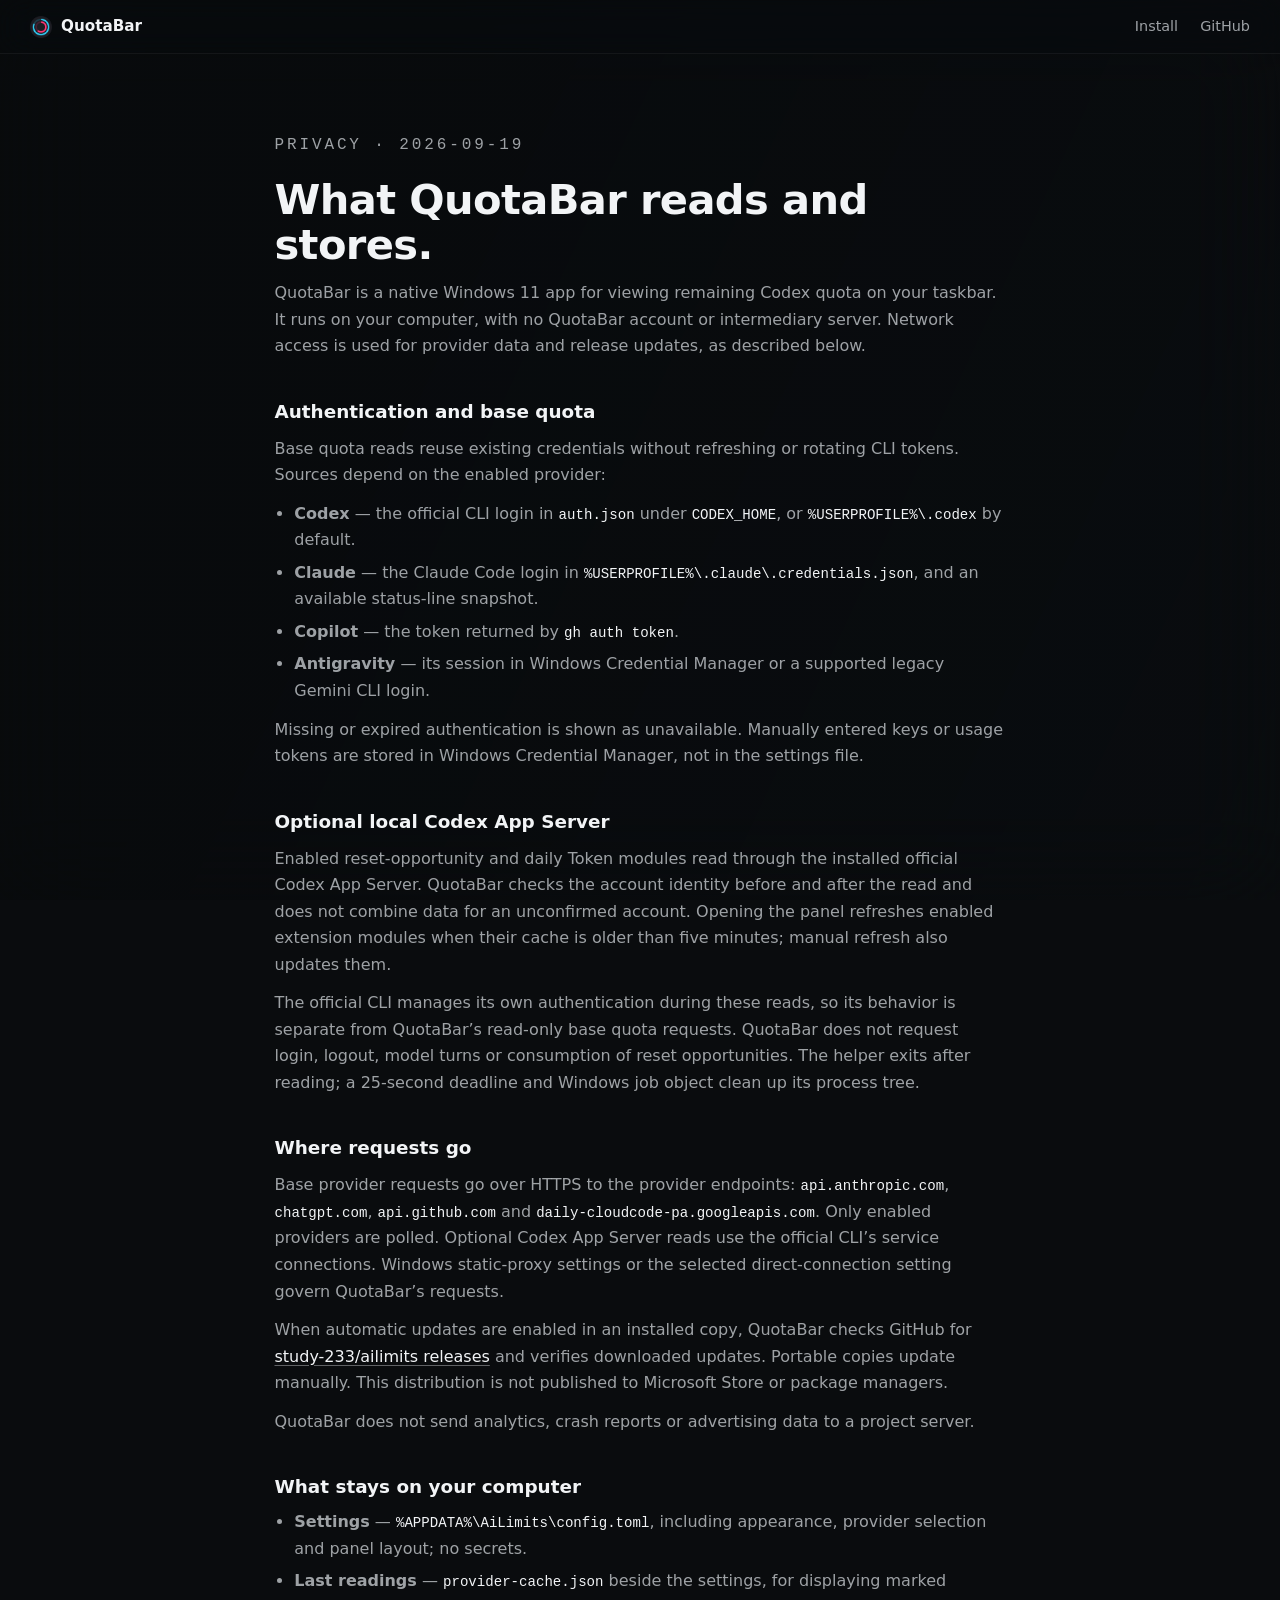
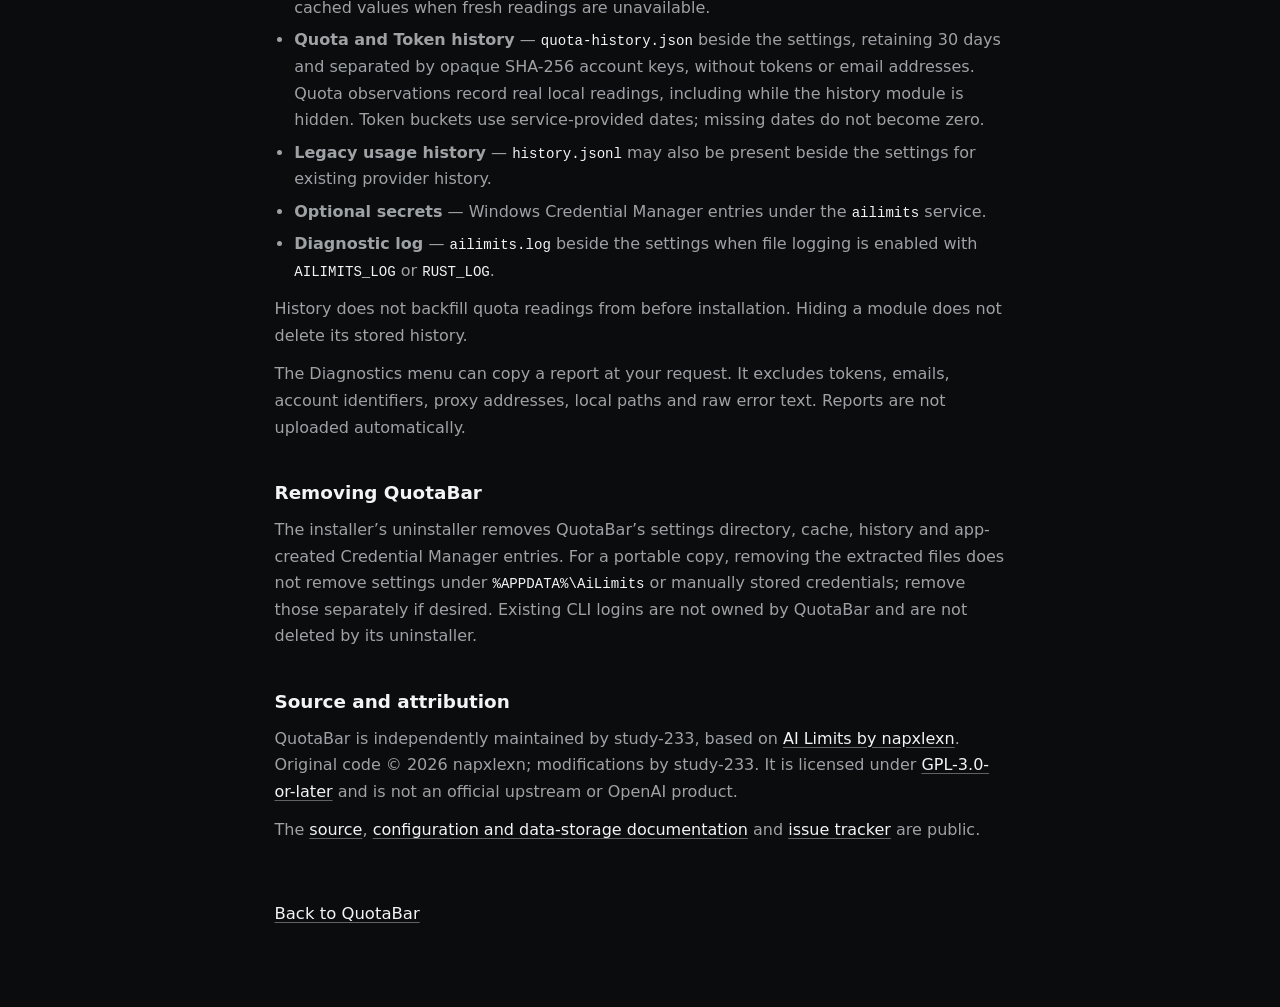
==== site/privacy.html @ 9dc8ead6 "Release QuotaBar v0.4.0" ====
<!doctype html>
<html lang="en">
<head>
<meta charset="utf-8">
<meta name="viewport" content="width=device-width, initial-scale=1">
<title>QuotaBar – Privacy</title>
<meta name="description" content="What QuotaBar reads, where requests go, and how account-isolated quota history and optional local Codex App Server reads work.">
<link rel="canonical" href="https://study-233.github.io/ailimits/privacy.html">
<link rel="icon" type="image/png" href="./media/favicon.png">
<meta name="theme-color" content="#0a0c0e">
<link rel="stylesheet" href="./site.css">
</head>
<body class="quotabar-site">
<header class="top" aria-label="Site header">
  <a class="brand" href="./"><img src="./media/favicon.png" alt="" width="22" height="22">QuotaBar</a>
  <nav class="top-links" aria-label="Main navigation">
    <a href="./#install">Install</a><a href="https://github.com/study-233/ailimits">GitHub</a>
  </nav>
</header>
<div class="world" aria-hidden="true"><div class="wall"></div></div>
<div class="sheet" aria-hidden="true"></div>
<main class="doc">
  <p class="hud">PRIVACY · 2026-09-19</p>
  <h1>What QuotaBar reads and stores.</h1>
  <p>QuotaBar is a native Windows 11 app for viewing remaining Codex quota on your taskbar.
  It runs on your computer, with no QuotaBar account or intermediary server. Network access is used
  for provider data and release updates, as described below.</p>
  <h2>Authentication and base quota</h2>
  <p>Base quota reads reuse existing credentials without refreshing or rotating CLI tokens.
  Sources depend on the enabled provider:</p>
  <ul>
    <li><strong>Codex</strong> — the official CLI login in <code>auth.json</code> under <code>CODEX_HOME</code>, or <code>%USERPROFILE%\.codex</code> by default.</li>
    <li><strong>Claude</strong> — the Claude Code login in <code>%USERPROFILE%\.claude\.credentials.json</code>, and an available status-line snapshot.</li>
    <li><strong>Copilot</strong> — the token returned by <code>gh auth token</code>.</li>
    <li><strong>Antigravity</strong> — its session in Windows Credential Manager or a supported legacy Gemini CLI login.</li>
  </ul>
  <p>Missing or expired authentication is shown as unavailable. Manually entered keys or usage tokens
  are stored in Windows Credential Manager, not in the settings file.</p>
  <h2>Optional local Codex App Server</h2>
  <p>Enabled reset-opportunity and daily Token modules read through the installed official Codex App Server.
  QuotaBar checks the account identity before and after the read and does not combine data for an unconfirmed account.
  Opening the panel refreshes enabled extension modules when their cache is older than five minutes;
  manual refresh also updates them.</p>
  <p>The official CLI manages its own authentication during these reads, so its behavior is separate from
  QuotaBar’s read-only base quota requests. QuotaBar does not request login, logout, model turns or consumption
  of reset opportunities. The helper exits after reading; a 25-second deadline and Windows job object clean up its process tree.</p>
  <h2>Where requests go</h2>
  <p>Base provider requests go over HTTPS to the provider endpoints:
  <code>api.anthropic.com</code>, <code>chatgpt.com</code>, <code>api.github.com</code> and
  <code>daily-cloudcode-pa.googleapis.com</code>. Only enabled providers are polled.
  Optional Codex App Server reads use the official CLI’s service connections.
  Windows static-proxy settings or the selected direct-connection setting govern QuotaBar’s requests.</p>
  <p>When automatic updates are enabled in an installed copy, QuotaBar checks GitHub for
  <a href="https://github.com/study-233/ailimits/releases">study-233/ailimits releases</a> and verifies downloaded updates.
  Portable copies update manually. This distribution is not published to Microsoft Store or package managers.</p>
  <p>QuotaBar does not send analytics, crash reports or advertising data to a project server.</p>
  <h2>What stays on your computer</h2>
  <ul>
    <li><strong>Settings</strong> — <code>%APPDATA%\AiLimits\config.toml</code>, including appearance, provider selection and panel layout; no secrets.</li>
    <li><strong>Last readings</strong> — <code>provider-cache.json</code> beside the settings, for displaying marked cached values when fresh readings are unavailable.</li>
    <li><strong>Quota and Token history</strong> — <code>quota-history.json</code> beside the settings, retaining 30 days and separated by opaque SHA-256 account keys, without tokens or email addresses.
    Quota observations record real local readings, including while the history module is hidden. Token buckets use service-provided dates; missing dates do not become zero.</li>
    <li><strong>Legacy usage history</strong> — <code>history.jsonl</code> may also be present beside the settings for existing provider history.</li>
    <li><strong>Optional secrets</strong> — Windows Credential Manager entries under the <code>ailimits</code> service.</li>
    <li><strong>Diagnostic log</strong> — <code>ailimits.log</code> beside the settings when file logging is enabled with <code>AILIMITS_LOG</code> or <code>RUST_LOG</code>.</li>
  </ul>
  <p>History does not backfill quota readings from before installation. Hiding a module does not delete its stored history.</p>
  <p>The Diagnostics menu can copy a report at your request. It excludes tokens, emails, account identifiers, proxy addresses, local paths and raw error text. Reports are not uploaded automatically.</p>
  <h2>Removing QuotaBar</h2>
  <p>The installer’s uninstaller removes QuotaBar’s settings directory, cache, history and app-created
  Credential Manager entries. For a portable copy, removing the extracted files does not remove
  settings under <code>%APPDATA%\AiLimits</code> or manually stored credentials; remove those separately if desired.
  Existing CLI logins are not owned by QuotaBar and are not deleted by its uninstaller.</p>
  <h2>Source and attribution</h2>
  <p>QuotaBar is independently maintained by study-233, based on
  <a href="https://github.com/napxlexn/ailimits">AI Limits by napxlexn</a>.
  Original code © 2026 napxlexn; modifications by study-233. It is licensed under
  <a href="https://github.com/study-233/ailimits/blob/master/LICENSE">GPL-3.0-or-later</a>
  and is not an official upstream or OpenAI product.</p>
  <p>The <a href="https://github.com/study-233/ailimits">source</a>,
  <a href="https://github.com/study-233/ailimits/blob/master/docs/en/CONFIG.md">configuration and data-storage documentation</a>
  and <a href="https://github.com/study-233/ailimits/issues">issue tracker</a> are public.</p>
  <a class="back" href="./">Back to QuotaBar</a>
</main>
</body>
</html>
---- site/site.css ----
/* QuotaBar site — adapted from the AI Limits site by napxlexn.
   Native renderer screenshots sit on the original glass-and-wallpaper layout. */

:root {
  --bg-0: #0a0c0e;
  --ink: #f2f4f6;
  --ink-2: rgba(236, 240, 244, 0.66);
  --meta: rgba(236, 240, 244, 0.38);
  --hair: rgba(255, 255, 255, 0.08);
  --cmd: #8fd6a8;
  --font: "Segoe UI Variable Text", "Segoe UI", system-ui, sans-serif;
  --font-display: "Segoe UI Variable Display", "Segoe UI", system-ui, sans-serif;
  --mono: "Cascadia Code", Consolas, ui-monospace, monospace;
}
* { box-sizing: border-box; margin: 0; padding: 0; }
html { scroll-behavior: smooth; }
html.lenis, html.lenis body { height: auto; }
.lenis.lenis-smooth { scroll-behavior: auto !important; }
body {
  font: 400 1.03rem/1.66 var(--font);
  color: var(--ink-2);
  background: var(--bg-0);
  overflow-x: clip;
  -webkit-font-smoothing: antialiased;
}
a { color: var(--ink); text-decoration-color: var(--meta); text-underline-offset: 3px; }
a:hover { text-decoration-color: var(--ink); }
:focus-visible { outline: 2px solid var(--cmd); outline-offset: 3px; border-radius: 4px; }
.skip { position: absolute; left: -999px; top: 0; z-index: 99; background: #000; color: var(--ink); padding: 8px 14px; }
.skip:focus { left: 12px; top: 12px; }
code { font-family: var(--mono); }

/* ════ LAYERS ════
   0 world (wallpaper + rings) · 1 underlight · 2 the acrylic sheet ·
   3 main · 40 grain · 45 rail · 50 header */
.world { position: fixed; inset: 0; z-index: 0; overflow: hidden; pointer-events: none;
  background: var(--bg-0); }
/* nothing of the world is shown until its wallpaper is decoded (see the head
   script); js-less readers get it immediately, as they always did */
html.js .wall, html.js .rings-bg { opacity: 0; }
html.js.wall-in .wall, html.js.wall-in .rings-bg { opacity: 1; transition: opacity 0.55s ease; }
.wall { position: absolute; inset: 0;
  background: url("./media/wall.jpg") center / cover no-repeat;
  transform: scaleX(-1); }
.rings-bg { position: absolute; width: 170vmin; height: 170vmin; right: -50vmin; top: -40vmin;
  will-change: transform; }
/* the second fragment: other side, other size, other corner — and off the
   vertical the first one sits on, so the pair never reads as a mirror */
.rings-alt { width: 128vmin; height: 128vmin; right: auto; left: -46vmin; top: auto; bottom: -34vmin; }
/* a third pass, also on the left and higher up: the arcs of the set do not
   share a width, so that side has depth instead of a single drawn ring */
.rings-far { width: 96vmin; height: 96vmin; right: auto; left: -30vmin; top: -22vmin; bottom: auto; }
@media (max-width: 760px) { .rings-alt { display: none; } }
.sheet { position: fixed; inset: 0; z-index: 2; pointer-events: none;
  -webkit-backdrop-filter: blur(48px) saturate(135%);
  backdrop-filter: blur(48px) saturate(135%);
  background: linear-gradient(115deg, rgba(8, 10, 12, 0.62) 30%, rgba(10, 13, 16, 0.40)); }
/* the sheet blurs the whole window at once; past a certain width that is a
   lot of pixels for a radius nobody can tell apart from a smaller one */
@media (min-width: 1900px) {
  .sheet { -webkit-backdrop-filter: blur(32px) saturate(135%); backdrop-filter: blur(32px) saturate(135%); }
}
@supports not (backdrop-filter: blur(1px)) {
  .sheet { background: rgba(9, 11, 14, 0.93); }
  .fx-tokens { display: none; }
}
/* cursor life: code tokens drifting behind and above the acrylic sheet;
   the frost depth of each layer is baked into pre-blurred sprites in JS */
/* a canvas is a replaced element: inset alone leaves its CSS box at the size of
   the backing store, so the moment the backing store stopped matching the
   window the swarm was drawn to the wrong place. The box is pinned to the
   window and the backing store scales inside it. */
.fx-tokens { position: fixed; inset: 0; width: 100%; height: 100%;
  z-index: 2; pointer-events: none; display: block; }
main { position: relative; z-index: 3; }
@media (min-width: 1181px) { main { padding-right: 132px; } }
.grain-top { position: fixed; inset: -60px; z-index: 40; pointer-events: none;
  background-image: url("data:image/svg+xml,%3Csvg xmlns='http://www.w3.org/2000/svg' width='200' height='200'%3E%3Cfilter id='n'%3E%3CfeTurbulence type='fractalNoise' baseFrequency='0.9' numOctaves='2' stitchTiles='stitch'/%3E%3C/filter%3E%3Crect width='100%25' height='100%25' filter='url(%23n)'/%3E%3C/svg%3E");
  opacity: 0.055; mix-blend-mode: overlay; }

/* ════ THE MATERIAL: the widget window's own recipe, used everywhere ════
   Cards, rails and the terminal are made of the same acrylic the widget is:
   the DWM tint stack + blur, radius 8, and the soft system shadow that DWM
   paints under a round-cornered window. Matte — no rims, no sheens. */
.glass {
  position: relative;
  border-radius: 8px;
  background:
    linear-gradient(rgba(18, 18, 18, 0.11), rgba(18, 18, 18, 0.11)),
    rgba(14, 14, 14, var(--op, 0.5));
  -webkit-backdrop-filter: blur(24px);
  backdrop-filter: blur(24px);
  box-shadow: 0 10px 30px rgba(0, 0, 0, 0.42), 0 3px 8px rgba(0, 0, 0, 0.30);
}

/* ════ THE WIDGET REPLICA ════ */
.aw {
  position: relative;
  /* the replica is a picture of a window, not a document: dragging across it
     should never leave half its rows highlighted */
  -webkit-user-select: none; user-select: none;
  border-radius: 8px;
  overflow: clip;
  contain: layout style;
  font-family: var(--font);
  background:
    linear-gradient(rgba(18, 18, 18, 0.11), rgba(18, 18, 18, 0.11)),
    rgba(14, 14, 14, var(--op, 0.45));
  -webkit-backdrop-filter: blur(24px);
  backdrop-filter: blur(24px);
  /* the DWM shadow a round-cornered window really gets */
  box-shadow: 0 10px 30px rgba(0, 0, 0, 0.42), 0 3px 8px rgba(0, 0, 0, 0.30);
}
.hero-stage .main { box-shadow: 0 18px 48px rgba(0, 0, 0, 0.55), 0 5px 14px rgba(0, 0, 0, 0.35); }
.aw .aw-abs { position: absolute; white-space: nowrap; }
.aw .aw-bar { position: absolute; border-radius: 2px; }
.aw .aw-content { position: absolute; inset: 0; }

/* ════ VOICE ════ */
.manifesto {
  font-family: var(--font-display);
  font-weight: 700;
  color: var(--ink);
  letter-spacing: -0.03em;
  line-height: 1.03;
  font-size: clamp(2.5rem, 5.6vw, 4.7rem);
}
/* The clip exists only so the characters can start below the line and slide up.
   Left in place afterwards it cut the descenders — the tail of every "y" — so
   it is worn only while the line is split, and dropped with the split. */
.manifesto .line { display: block; padding-bottom: 0.07em; margin-bottom: -0.07em; }
.manifesto .line.masked { overflow: clip; }
.manifesto .dim { color: rgba(236, 240, 244, 0.30); }
.manifesto .w { display: inline-block; white-space: pre; }
.manifesto .ch { display: inline-block; will-change: transform; }
.hud {
  font-family: var(--mono);
  font-size: 0.68rem;
  letter-spacing: 0.18em;
  color: var(--meta);
  text-transform: uppercase;
}
.hud a { color: var(--ink-2); }
.scene-tag { display: flex; align-items: center; gap: 12px; margin-bottom: 20px; }
.scene-tag::before { content: ""; width: 30px; height: 1px; background: var(--meta); }
/* text-wrap: pretty keeps a paragraph from ending on one stranded word; where
   the engine does not know it, the wrap is simply the ordinary one */
.lead, .shape-note, .dl-note, .honesty-note, .pg-note, .pane p, .tb-note {
  text-wrap: pretty; }
.lead { font-size: 1.08rem; max-width: 35em; }
.caret {
  display: inline-block; width: 2px; height: 0.95em;
  background: var(--ink); margin-left: 3px; vertical-align: -0.12em;
  animation: blink 1.06s steps(1) infinite;
}
@keyframes blink { 50% { opacity: 0; } }

/* ════ HEADER + RAIL ════ */
.top {
  position: fixed; inset: 0 0 auto 0; z-index: 50;
  display: flex; justify-content: space-between; align-items: center;
  padding: 14px 30px;
  background: rgba(10, 12, 14, 0.38);
  -webkit-backdrop-filter: blur(18px) saturate(140%);
  backdrop-filter: blur(18px) saturate(140%);
  border-bottom: 1px solid rgba(255, 255, 255, 0.05);
}
.brand { display: flex; gap: 9px; align-items: center; font-weight: 600; color: var(--ink); text-decoration: none; font-size: 0.95rem; }
.top-links { display: flex; gap: 22px; font-size: 0.9rem; }
.top-links a { color: var(--ink-2); text-decoration: none; }
.top-links a:hover { color: var(--ink); }

.rail {
  position: fixed; right: 26px; top: 50%; transform: translateY(-50%); z-index: 45;
  display: flex; flex-direction: column; gap: 14px;
}
.rail a {
  display: flex; align-items: center; gap: 10px; text-decoration: none;
  font-family: var(--mono); font-size: 0.66rem; letter-spacing: 0.16em;
  text-transform: uppercase; color: rgba(236, 240, 244, 0.28);
  transition: color 0.25s;
}
.rail a i { font-style: normal; width: 18px; text-align: right;
  transition: color 0.25s; }
.rail a::before { content: ""; width: 14px; height: 1px; background: currentColor; order: 1;
  transition: width 0.25s; display: none; }
.rail a span { display: none; }
.rail a .lbl { display: inline; }
.rail a:hover, .rail a:focus-visible { color: rgba(236, 240, 244, 0.80); }
.rail a:hover i, .rail a:focus-visible i { color: var(--cmd); }
.rail a.on { color: var(--ink); }
.rail a.on i { color: var(--cmd); }
@media (max-width: 1180px) { .rail { display: none; } }

/* ════ SCENES ════ */
.scene { position: relative; }

/* 00 hero */
.hero-s { min-height: 100svh; display: grid; align-items: center; padding: 110px 30px 60px; }
.hero-grid {
  display: grid; grid-template-columns: minmax(0, 0.92fr) minmax(0, 1.08fr);
  gap: 40px; align-items: center;
  width: min(1240px, 100%); margin: 0 auto;
}
.hero-copy .hud { margin-bottom: 20px; }
.hero-copy .lead { margin: 26px 0 30px; }
.cmd {
  display: flex; align-items: center; gap: 12px;
  background: rgba(16, 18, 22, 0.66);
  -webkit-backdrop-filter: blur(16px); backdrop-filter: blur(16px);
  border: 1px solid var(--hair); border-radius: 10px;
  padding: 13px 17px; font-family: var(--mono); font-size: 0.95rem; color: var(--cmd);
  max-width: 460px;
}
.cmd code { flex: 1; min-width: 0; overflow-x: auto; white-space: nowrap; scrollbar-width: none; }
.cmd button, .term-copy {
  border: 1px solid var(--hair); background: transparent; color: var(--ink-2);
  border-radius: 7px; padding: 5px 11px; font: inherit; font-size: 0.78rem; cursor: pointer;
}
.cmd button:hover, .term-copy:hover { color: var(--ink); border-color: var(--meta); }
.hud-under { margin-top: 16px; }
.hero-stage { position: relative; min-height: 470px; }
/* the centring here is the fallback for a page without gsap; with it, the
   hero intro restates it in gsap's own terms before anything is tweened */
.hero-stage .main { position: absolute; left: 50%; top: 46%; transform: translate(-50%, -50%); z-index: 3; }
.hero-stage .sat { position: absolute; z-index: 2; opacity: 0.92; }
.sat-a { left: -2%; top: 0; }
.sat-b { right: 0; bottom: 60px; }
.hero-alt { margin-top: 14px; display: flex; align-items: center; gap: 14px; flex-wrap: wrap; }
.hero-dl { display: inline-flex; align-items: center; gap: 9px; text-decoration: none;
  padding: 9px 16px; border-radius: 7px; font-size: 0.92rem; font-weight: 600; color: var(--ink);
  background: rgba(255, 255, 255, 0.035); border: 1px solid var(--hair);
  transition: background 0.2s, border-color 0.2s, transform 0.2s; }
.hero-dl:hover { background: rgba(255, 255, 255, 0.06);
  border-color: rgba(255, 255, 255, 0.16); transform: translateY(-1px); }
.stage-cap { position: absolute; left: 50%; transform: translateX(-50%); bottom: 0; white-space: nowrap; }

/* 01 shapes */
.shape { height: 320vh; }
.pin {
  position: sticky; top: 0; height: 100vh; height: 100svh;
  display: grid; grid-template-columns: minmax(280px, 0.8fr) 1.2fr;
  gap: 30px; align-items: center; overflow: clip;
  padding: 90px 30px 40px; max-width: 1240px; margin: 0 auto;
}
.m-side { font-size: clamp(1.8rem, 3.2vw, 2.7rem); margin: 18px 0; }
/* this is 01's body copy, the same job the lead does in every other section —
   it was wearing --meta, the colour reserved for the small labels, and read a
   shade darker than the rest of the page */
.shape-note { color: var(--ink-2); font-size: 0.94rem; max-width: 26em; min-height: 3.2em; }
.shape-stage { display: grid; grid-template-columns: auto auto; gap: 34px; align-items: center; justify-content: center; }
.shape-main { will-change: width, height; }
.shape-sats { display: grid; gap: 22px; }
.shape-sats figure { display: grid; gap: 8px; justify-items: center; }
.shape-sats .aw { opacity: 0.94; }
.shape-sats figcaption { font-size: 0.6rem; }

/* 02 sources */
.providers { padding: 15vh 30px; max-width: 1240px; margin: 0 auto; }
.prov-head .lead { margin-top: 20px; }
.panes {
  margin-top: 54px; display: grid; gap: 16px;
  grid-template-columns: repeat(auto-fit, minmax(245px, 1fr));
  perspective: 1200px;
}
.pane { --op: 0.52; padding: 24px 22px;
  box-shadow: 0 30px 70px rgba(0, 0, 0, 0.4);
  will-change: transform; overflow: hidden; }
/* The cards are read rather than lit: a front of focus crosses the row on
   scroll, and each card exists at several depths of blur at once so the text
   resolves over a distance instead of switching at a line. The copies hand
   focus over to one another (see decode() in site.js) — stacking them plain
   would leave the blurred text glowing out from under the sharp one. */
.pane .body.step { position: absolute; inset: 24px 22px; }
.pane .glyphs { position: absolute; inset: 0; width: 100%; height: 100%;
  pointer-events: none; }
.pane h3 { color: var(--ink); font-size: 1.08rem; margin: 12px 0 8px; }
.pane p { font-size: 0.93rem; }
.pane .windows { margin-top: 14px; font-family: var(--mono); font-size: 0.74rem; color: var(--meta); }

/* 03 telemetry */
.telemetry { position: relative; padding: 15vh 30px; max-width: 1240px; margin: 0 auto; }
.telemetry .ghost b { font-weight: inherit; font-variant-numeric: tabular-nums; }
.telemetry .ghost { position: absolute; right: -3vw; top: 4vh; z-index: -1;
  font-family: var(--font-display); font-weight: 700; letter-spacing: -0.04em;
  font-size: clamp(7rem, 18vw, 16rem); color: rgba(255, 255, 255, 0.035);
  user-select: none; white-space: nowrap; }
.tele-head .hud:last-child { margin-top: 18px; }
.numbers { margin-top: 56px; display: grid; grid-template-columns: repeat(auto-fit, minmax(210px, 1fr)); gap: 22px; }
.num { border-left: 2px solid var(--hair); padding: 8px 0 8px 22px; }
.num b {
  font-family: var(--font-display); font-weight: 700; color: var(--ink);
  font-size: clamp(2.4rem, 4.4vw, 3.7rem); letter-spacing: -0.02em;
  font-variant-numeric: tabular-nums;
}
.num i { font-style: normal; color: var(--meta); font-size: 1.1rem; margin-left: 6px; }
.num span { display: block; font-size: 0.9rem; color: var(--meta); margin-top: 5px; }
.honesty { margin-top: 70px; display: grid; grid-template-columns: auto 1fr;
  gap: 18px 50px; align-items: center; }
.honesty .hud { grid-column: 1 / -1; }
.honesty-note { max-width: 30em; font-size: 1rem; }

/* 04 taskbar: the widget's presence in the bar, taken apart and put back
   together as you scroll. The tilt is an ORTHOGRAPHIC projection packed into a
   plain 2D matrix(): rotateX/matrix3d/preserve-3d are compositing triggers, and
   a promoted layer is rasterised once and then sampled on the GPU with no mip
   chain, which chops every diagonal edge and glyph. Kept out of the compositor,
   Skia rasterises each plate with the projection already in the matrix.
   Nothing inside the rig may use filter/backdrop-filter/will-change, or the
   texture path comes back; the canvases size their backing store to the
   projected device footprint for the same reason. */
.taskbar { display: block; }
/* the heading lives in the pinned stage now: it arrives with the object and
   holds while the layers land, instead of leaving a screen of empty page */
.tb-head { position: absolute; left: 50%; transform: translateX(-50%);
  top: 8vh; width: min(1240px, 100vw - 60px); padding: 0 30px; z-index: 8;
  pointer-events: none; }
.tb-head .lead { margin: 18px 0 0; max-width: 42em; }
.tb-head .manifesto { font-size: clamp(2.1rem, 3.8vw, 3.4rem); }
.tb-scrub { height: 200vh; width: 100vw; margin-left: calc(50% - 50vw); }
/* the exact offset is measured in JS: main's right padding for the rail makes
   the arithmetic version land half that padding off */
/* the rig's own box is 420px wide however small the projection inside it is,
   so the stage holds it in: anything sticking out past the window widens the
   document, and the acrylic sheet — being exactly the window — leaves that
   strip unblurred */
.tb-stage { position: sticky; top: 0; height: 100vh; width: 100vw; overflow: clip; }
/* While a rail jump is in flight this scene is scenery going past at speed.
   Its layers still cost the compositor everything they normally do — a sticky
   surface the size of the viewport, four transformed plates, a wide shadow —
   over an acrylic sheet that has to re-blur behind them every frame. Taken out
   of painting (layout untouched, so nothing moves) it costs nothing to pass. */
html[data-jump] .tb-stage { visibility: hidden; }
.tb-rig { position: absolute; left: 50%; width: 420px; height: 48px; margin: -24px 0 0 -210px; }
.tb-plate { position: absolute; inset: 0; transform-origin: 50% 50%; pointer-events: none; }
.tb-plate > * { pointer-events: auto; cursor: default; }
.tb-bar { position: absolute; right: 0; top: 0; width: 420px; height: 48px; border-radius: 2px;
  box-shadow: 0 10px 22px rgba(0, 0, 0, 0.5); }
/* the gauge sits at the real 17px footprint, so it lands exactly in the slot
   erased from the bar render when the scene flattens */
.tb-tic { position: absolute; left: 220.5px; top: 1.75px; width: 44px; height: 44px; }
/* the panel's metrics are measured off media/bar-panel.png: 102 wide, rows at
   16.5 and 31.5, pill 64x6 */
.tb-panel { position: absolute; left: 98px; top: 0; width: 102px; height: 48px; --o: 1; }
.tb-row { position: absolute; left: 0; top: 10.5px; width: 102px; height: 12px;
  display: flex; align-items: center; gap: 9px; }
.tb-row.r1 { top: 25.5px; }
.tb-pv { width: 29px; font: 400 15px/1 "Segoe UI", var(--font); text-align: right;
  font-variant-numeric: tabular-nums; color: rgba(236, 236, 236, var(--o));
  text-shadow: 0 2px 7px rgba(0, 0, 0, calc(0.65 * var(--o))); }
.tb-pill { position: relative; width: 64px; height: 6px; border-radius: 3px;
  background: rgba(106, 108, 111, var(--o)); box-shadow: 0 2px 7px rgba(0, 0, 0, calc(0.5 * var(--o))); }
.tb-pill i { position: absolute; left: 0; top: 0; bottom: 0; width: 0; border-radius: 3px;
  background: rgba(236, 236, 236, var(--o)); }
.tb-tipbox { position: absolute; right: 4px; top: 7px; padding: 8px 12px; border-radius: 6px;
  white-space: nowrap; font-size: 13px; line-height: 1.3; font-variant-numeric: tabular-nums; --o: 1;
  background: rgba(32, 33, 34, var(--o)); color: rgba(236, 236, 236, var(--o));
  box-shadow: 0 6px 15px rgba(0, 0, 0, calc(0.55 * var(--o))); }
/* No leader lines on this side: a line drawn to a layer will be met by another
   layer as the rig turns, and shortening or bending it costs more than the line
   is worth. The tag stands at the height of its layer's right end, and hovering
   a layer lights its tag while the rest fall back. */
.tb-tag { position: absolute; z-index: 6; font: 400 11px/1.4 var(--mono);
  letter-spacing: 0.1em; text-transform: uppercase; color: rgba(236, 240, 244, 0.66);
  text-shadow: 0 1px 4px rgba(0, 0, 0, 0.8); pointer-events: none; white-space: nowrap;
  transition: opacity 0.2s; opacity: var(--legend, 1); }
/* --legend is the scroll's own fade for the whole legend — tags, leader and
   description alike; the hover dim multiplies into it rather than replacing it,
   so nothing outlives the layers it points at */
.tb-stage.hovering .tb-tag { opacity: calc(var(--legend, 1) * 0.12); }
.tb-stage.hovering .tb-tag.hot { opacity: var(--legend, 1); }
/* the description arrives on the other side, on a bending leader that keeps
   clear of every layer */
.tb-csvg { position: absolute; inset: 0; z-index: 6; pointer-events: none; overflow: visible;
  opacity: var(--legend, 1); filter: drop-shadow(0 1px 3px rgba(0, 0, 0, 0.75)); }
.tb-csvg polyline { fill: none; stroke: rgba(236, 240, 244, 0.62); stroke-width: 1; }
.tb-note { position: absolute; left: 32px; z-index: 7; width: 260px;
  font: 400 11.5px/1.55 var(--mono); color: rgba(236, 240, 244, 0.82);
  text-shadow: 0 1px 4px rgba(0, 0, 0, 0.85); opacity: 0; transition: opacity 0.25s 0.12s;
  pointer-events: none; }
.tb-note.on { opacity: var(--legend, 1); }
.tb-note b { color: #f2f4f6; font-weight: 600; }
/* the name of the layer being pointed at, above the stack; only a phone uses
   it, where there is no room for a column of labels beside the object */
.tb-name { position: absolute; left: 50%; transform: translateX(-50%);
  z-index: 8; display: none; white-space: nowrap;
  font-family: var(--mono); font-size: 0.72rem; letter-spacing: 0.16em;
  text-transform: uppercase; color: var(--ink); opacity: var(--legend, 1);
  text-shadow: 0 1px 4px rgba(0, 0, 0, 0.8); pointer-events: none; }

@media (max-width: 900px) {
  /* the scene stays; it is the scale that changes (see SCALE in site.js).
     svh, not vh: a pinned stage must not resize when the address bar slides */
  .tb-scrub { height: 175svh; }
  .tb-stage { height: 100svh; height: 100dvh; }
  /* the stage is pinned, so this offset holds for the entire scroll — 5vh put
     the tag behind the fixed bar and kept it there */
  .tb-head { top: max(9.5vh, 78px); }
  /* A phone with its browser toolbar out is about 664px tall, and the
     pinned stage has to hold the heading, the stack and a five-line note.
     The lead is 200px of that and is read before the scene starts moving;
     the notes explain each layer as it comes. So on a short stage the lead
     steps aside and the stack rises into the room it leaves. */
  @media (max-height: 740px) { .tb-head .lead { display: none; } }
  .tb-head .manifesto { font-size: clamp(1.9rem, 8.2vw, 2.6rem); }
  .tb-head .lead { font-size: 0.95rem; }
  /* no room for a column of labels beside the stack, and no hover to ask for
     one — so the scroll does the pointing: the name rides above the object and
     the description holds one place below it, joined by a leader */
  .tb-tag { display: none; }
  .tb-name { display: block; }
  .tb-csvg { display: block; }
  .tb-note { left: 50%; transform: translateX(-50%); width: min(300px, 100vw - 44px);
    text-align: center; font-size: 12px; line-height: 1.5; }
}
@supports not (height: 100svh) {
  @media (max-width: 900px) { .tb-scrub { height: 175vh; } .tb-stage { height: 100vh; } }
  @media (max-width: 980px) { .shape { height: 205vh; } .pin { height: 100vh; } }
}

/* 05 playground */
.playground { padding: 15vh 30px; max-width: 1260px; margin: 0 auto; }
.pg-head .lead { margin-top: 20px; }
/* nothing in here is text to take away: it is a widget to drag and a rail of
   controls, and a drag that leaves a trail of highlighted labels behind it
   reads as a bug */
/* the rail holds three buttons cut to one width; at 272px the widest option
   (Compact / Medium / Expanded) no longer fitted between its walls */
.pg { margin-top: 54px; display: grid; grid-template-columns: 300px 1fr; gap: 28px; align-items: stretch;   /* the desk runs the full height of the rail */
  -webkit-user-select: none; user-select: none; }
.pg-rail { --op: 0.58; display: grid; gap: 20px; padding: 22px;
  box-shadow: 0 30px 70px rgba(0, 0, 0, 0.4); }
.pg-group[data-hidden] { opacity: 0.35; pointer-events: none; }
.pg-group .hud { margin-bottom: 9px; display: flex; justify-content: space-between; }
/* Every choice inside one option reads as one control, so the buttons in it are
   cut to a single width — the widest of them. A grid whose tracks are all 1fr and
   whose own width comes from its content resolves each track to the largest, so
   the base follows the labels instead of being written down anywhere; max-width
   keeps a long row inside the rail, where the tracks simply shrink together. */
.seg { display: grid; grid-auto-flow: column; grid-auto-columns: minmax(0, 1fr); gap: 6px;
  width: max-content; max-width: 100%; }
/* the palette has nine of them, so it runs in rows of three rather than one line */
.seg-wrap { grid-auto-flow: row; grid-template-columns: repeat(3, minmax(0, 1fr)); }
.seg button { min-width: 0; }
.seg button {
  font: 500 0.8rem var(--font); color: var(--ink-2);
  background: transparent; border: 1px solid var(--hair); border-radius: 7px;
  padding: 6px 11px; cursor: pointer;
  transition: color 0.15s, border-color 0.15s, background 0.15s;
}
.seg button:hover { color: var(--ink); border-color: var(--meta); }
.seg button[aria-pressed="true"] { color: #0d0f11; background: var(--ink); border-color: var(--ink); }
input[type="range"] { width: 100%; accent-color: #d7dde2; }
.pg-desk {
  position: relative; min-height: 540px; border-radius: 14px; overflow: hidden;
  /* a window cut through the frost: the widget drags over the real desktop */
  background:
    linear-gradient(rgba(8, 10, 12, 0.18), rgba(8, 10, 12, 0.34)),
    var(--desk, url("./media/desk.jpg")) center / cover no-repeat;   /* the full-resolution cut at the desk's own aspect: 1744x1520, the desk at 2x */
  border: 1px solid rgba(255, 255, 255, 0.14);
  box-shadow: 0 30px 80px rgba(0, 0, 0, 0.5), inset 0 1px 0 rgba(255, 255, 255, 0.10);
  touch-action: none;
}
.pg-hint { position: absolute; top: 14px; left: 16px;
  color: rgba(240, 244, 248, 0.75);
  background: rgba(8, 10, 12, 0.45);
  -webkit-backdrop-filter: blur(8px); backdrop-filter: blur(8px);
  padding: 6px 10px; border-radius: 6px; }
.pg-desk .aw { position: absolute; left: 56%; top: 44%; transform: translate(-50%, -50%); cursor: grab; }
.pg-desk .aw.dragging { cursor: grabbing; }
/* the reader's own desktop, so the acrylic has something real to sit on */
.pg-wall { display: flex; gap: 8px; align-items: center; flex-wrap: wrap; }
.pg-file { position: relative; overflow: hidden; }
.pg-file input { position: absolute; inset: 0; opacity: 0; width: 100%; cursor: pointer; }
.pg-file span, .pg-reset {
  display: inline-flex; align-items: center; justify-content: center;
  font: inherit; font-size: 0.8rem; color: var(--ink-2); cursor: pointer;
  padding: 7px 12px; border-radius: 6px;
  background: rgba(255, 255, 255, 0.05); border: 1px solid var(--hair);
  transition: background 0.18s, color 0.18s, border-color 0.18s; }
.pg-file:hover span, .pg-reset:hover { background: rgba(255, 255, 255, 0.09); color: var(--ink); }
/* a display rule outranks the hidden attribute, so it has to be said outright */
.pg-reset[hidden] { display: none; }
.pg-file input:focus-visible + span { outline: 2px solid var(--cmd); outline-offset: 2px; }
.pg-note { margin-top: 8px; font-size: 0.74rem; line-height: 1.45; color: var(--meta); }
.pg-drop { position: absolute; inset: 0; z-index: 3; display: grid; place-items: center;
  font-family: var(--mono); font-size: 0.72rem; letter-spacing: 0.16em; text-transform: uppercase;
  color: var(--ink); background: rgba(10, 12, 14, 0.55); border-radius: 14px;
  box-shadow: inset 0 0 0 2px rgba(143, 214, 168, 0.5);
  opacity: 0; pointer-events: none; transition: opacity 0.18s; }
.pg-desk.dropping .pg-drop { opacity: 1; }

/* 06 install */
.finale { position: relative; padding: 15vh 30px 70px; max-width: 900px; margin: 0 auto; text-align: center; }
.fin-icon img { filter: drop-shadow(0 20px 46px rgba(0, 0, 0, 0.6)); will-change: transform; }
.finale .manifesto { margin-top: 24px; }
.m-center { text-align: center; }
.term { margin: 42px auto 0; width: min(100%, 940px); text-align: left; --op: 0.66;
  overflow: hidden; box-shadow: 0 34px 80px rgba(0, 0, 0, 0.45); }
@media (min-width: 1120px) {
  /* wider than its column, centred on it — by margin, not by transform: the
     reveal tween records the transform it finds and writes it back inline,
     and an inline translateX(-50%) outlives the breakpoint that asked for it */
  .term { width: min(940px, 100vw - 190px); margin-left: calc(50% - min(470px, 50vw - 95px)); }
}
.term-bar {
  display: flex; align-items: stretch; gap: 2px;
  padding: 8px 10px 0 10px;
  border-bottom: 1px solid var(--hair);
}
.term-tabs { display: flex; align-items: stretch; gap: 2px; min-width: 0; }
/* On a full window the tabs are cut to one measure: a grid laid out in columns,
   every track 1fr, sized by its own content — the tracks then all resolve to the
   widest tab. On a phone they stay flex, where the room is too tight to spend on
   padding the short names out to the length of PowerShell. */
@media (min-width: 901px) {
  .term-tabs { display: grid; grid-auto-flow: column; grid-auto-columns: 1fr; }
  .term-tab { justify-content: center; }
}
.term-tab {
  display: inline-flex; align-items: center; gap: 8px;
  font: inherit; font-size: 0.78rem; color: rgba(236, 240, 244, 0.55);
  background: transparent; border: 0; cursor: pointer;
  border-radius: 8px 8px 0 0;
  padding: 7px 14px 8px;
  transition: background 0.18s, color 0.18s;
}
.term-tab .tab-mark { width: 16px; height: 16px; flex: none; opacity: 0.6;
  fill: none; stroke: currentColor; stroke-width: 1.3; stroke-linecap: round;
  stroke-linejoin: round; transition: opacity 0.18s; }
.term-tab:hover { color: rgba(236, 240, 244, 0.85); background: rgba(255, 255, 255, 0.04); }
.term-tab:hover .tab-mark { opacity: 0.9; }
/* the selected tab is the one the panel below belongs to, so it joins it */
.term-tab[aria-selected="true"] { color: var(--ink); background: rgba(255, 255, 255, 0.07); }
.term-tab[aria-selected="true"] .tab-mark { opacity: 1; }
/* The caption buttons are geometry, not typography: an en dash, a white square
   and a multiplication sign have no size in common, which is why they never
   matched. One 10px box and one stroke width for all four. */
.term-plus, .term-win i { color: var(--meta); display: inline-flex; align-items: center; }
.term-plus { align-self: center; padding: 0 10px; }
.term-win { margin-left: auto; align-self: center; display: flex; }
.term-win i { padding: 4px 12px; }
.term-plus svg, .term-win svg {
  width: 10px; height: 10px; display: block;
  fill: none; stroke: currentColor; stroke-width: 1;
}
.term-body { display: flex; align-items: flex-start; gap: 12px; padding: 18px 16px;
  font-family: var(--mono); font-size: 0.86rem; }
/* a command longer than the window wraps, the way it does in a real shell —
   the previous rule scrolled it sideways with the scrollbar hidden, so
   anything past the right edge simply could not be read */
.term-line { flex: 1 1 auto; min-width: 0; line-height: 1.7; overflow-wrap: anywhere; }
.term-copy { flex: none; }
.term-ps { color: var(--meta); margin-right: 8px; }
.term-body code { color: var(--cmd); }
/* the two artefacts, in the open: a command suits a shell, a file suits
   everyone else, and the page used to offer only the first */
.dl { margin-top: 34px; text-align: left; }
.dl-or { text-align: center; margin-bottom: 14px; }
.dl-row { display: grid; grid-template-columns: repeat(auto-fit, minmax(260px, 1fr)); gap: 14px; }
.dl-card { display: grid; gap: 4px; padding: 18px 20px; border-radius: 8px;
  text-decoration: none; color: var(--ink-2);
  background: rgba(255, 255, 255, 0.035); border: 1px solid var(--hair);
  transition: background 0.2s, border-color 0.2s, transform 0.2s; }
.dl-card .hud { display: inline-flex; align-items: center; gap: 8px; }
.dl-card b { color: var(--ink); font-size: 1.06rem; font-weight: 600; }
/* one grid and one stroke for both marks, so the pair reads as a set */
.dl-mark, .hero-dl .dl-mark { width: 16px; height: 16px; flex: none;
  fill: none; stroke: currentColor; stroke-width: 1.2; stroke-linecap: round;
  stroke-linejoin: round; }
.hero-dl .dl-mark { width: 17px; height: 17px; color: var(--ink-2); }
/* the Windows mark is drawn solid, with the seam carrying the shape */
.dl-mark.solid { fill: currentColor; stroke: none; }
.dl-card .dl-meta { font-family: var(--mono); font-size: 0.72rem; color: var(--meta); }
.dl-card:hover { background: rgba(255, 255, 255, 0.06); border-color: rgba(255, 255, 255, 0.16);
  transform: translateY(-2px); }
.dl-main { background: rgba(143, 214, 168, 0.10); border-color: rgba(143, 214, 168, 0.28); }
.dl-main:hover { background: rgba(143, 214, 168, 0.15); border-color: rgba(143, 214, 168, 0.45); }
.dl-main .hud { color: rgba(143, 214, 168, 0.75); }
.dl-note { margin-top: 12px; font-size: 0.86rem; color: var(--meta); text-align: center; }
.alt-installs { margin-top: 26px; text-align: left; }
.alt-installs summary { cursor: pointer; color: var(--ink-2); font-size: 0.92rem; padding: 8px 0; list-style: none; text-align: center; }
.alt-installs summary::before { content: "+ "; color: var(--meta); }
.alt-installs details[open] summary::before { content: "\2212 "; }
.alt-grid { display: grid; gap: 18px; margin-top: 18px; }
.alt-grid > div { background: rgba(255, 255, 255, 0.03); border: 1px solid var(--hair); border-radius: 10px; padding: 16px; }
.alt-grid .hud { margin-bottom: 10px; }
.alt-grid code { display: block; font-size: 0.82rem; color: var(--cmd); overflow-x: auto; white-space: nowrap; }
.alt-grid p { font-size: 0.88rem; }

.faq { margin-top: 12vh; text-align: left; }
.faq h2 { font-family: var(--font-display); color: var(--ink); font-size: 1.5rem; margin-bottom: 18px; }
.faq details { border-top: 1px solid var(--hair); }
.faq details:last-of-type { border-bottom: 1px solid var(--hair); }
.faq summary { cursor: pointer; list-style: none; padding: 16px 4px; color: var(--ink); font-weight: 600; font-size: 0.98rem; display: flex; justify-content: space-between; gap: 16px; }
.faq summary::-webkit-details-marker { display: none; }
.faq summary::after { content: "+"; color: var(--meta); font-weight: 400; }
.faq details[open] summary::after { content: "\2212"; }
.faq details p { padding: 0 4px 18px; font-size: 0.94rem; max-width: 56em; }

footer { margin-top: 10vh; padding-top: 26px; border-top: 1px solid var(--hair); display: flex; flex-wrap: wrap; gap: 18px; justify-content: space-between; font-size: 0.86rem; color: var(--meta); }
footer a { color: var(--ink-2); }

/* ════ RESPONSIVE ════ */
@media (max-width: 1180px) {
  /* a grid sizes to its content unless told otherwise: the hero was as wide as
     its widest child wanted to be, and the whole first screen hung over the
     right edge by that much */
  .hero-grid { grid-template-columns: 1fr; gap: 56px; width: 100%; }
  .hero-grid > * { min-width: 0; }
  #aw-hero { max-width: 100%; }
  .hero-stage { min-height: 430px; }
}
@media (max-width: 980px) {
  .hero-s { padding-top: 96px; }
  .shape { height: auto; }
  /* the scene keeps its pin and its morph; only the arrangement turns from
     side-by-side into stacked, and the replicas are drawn smaller (see
     shapeScale in site.js) so the whole family fits the screen */
  .shape { height: 205svh; }
  /* the top padding is what holds 01 clear of the fixed bar once the stage is
     pinned; it is also the run of nothing the reader crosses to get here, so
     it is cut to the bar plus a line of air and no more */
  .pin { grid-template-columns: 1fr; padding: max(8vh, 73px) 22px 3vh; height: 100svh; height: 100dvh;
    /* safe, not plain, centring: on a short screen the stack is taller than the
       room it has, and plain centring pushes the heading up under the fixed bar
       instead of letting the padding hold it */
    align-content: safe center; gap: 18px; }
  .shape-stage { grid-template-columns: 1fr; justify-items: center; gap: 22px; }
  .shape-sats { grid-auto-flow: column; gap: 14px; justify-content: center; }
  .shape-main, .shape-sats { max-width: 100%; }
  .m-side { font-size: clamp(1.9rem, 8.2vw, 2.6rem); }
  .telemetry .ghost { right: -10vw; }
  .honesty { grid-template-columns: 1fr; justify-items: start; }
  .pg { grid-template-columns: 1fr; }
  .pg-desk { min-height: 460px; }
  .rings-bg { right: -85vmin; }
  /* -4% put the card past the right edge of the window on a tablet, which
     widened the document and left a strip the fixed acrylic could not cover */
  .sat-b { right: 0; bottom: 20px; }
  .sheet { -webkit-backdrop-filter: blur(26px) saturate(135%); backdrop-filter: blur(26px) saturate(135%); }
}
@media (max-width: 640px) {
  .hero-stage .sat { display: none; }
  .hero-stage { min-height: 300px; }
}
@media (max-width: 560px) {
  .providers, .telemetry, .taskbar, .playground, .finale { padding-left: 18px; padding-right: 18px; }
  .hero-s { padding-left: 18px; padding-right: 18px; }
  .screen-view img { width: 340px; height: 68px; }
  .stage-cap { display: none; }
}

/* ════ WITHIN ARM'S REACH ════
   A phone is held, not pointed at: every target has to be worth a thumb, and
   the smallest type has to survive being read at arm's length. The scenes are
   untouched — this is spacing, hit area and one step of type scale. */
@media (max-width: 900px) {
  /* 44px is the smallest a thumb can be asked to hit reliably */
  .top { padding: 6px 18px; }
  @media (max-width: 360px) {
    .top { padding: 6px 12px; }
    .top-links { gap: 2px; font-size: 0.84rem; }
    .top-links a { padding: 0 5px; }
  }
  .brand, .top-links a { min-height: 44px; display: inline-flex; align-items: center; }
  .top-links { gap: 6px; }
  .top-links a { padding: 0 8px; }
  .seg button, .term-tab, .pg-file span, .pg-reset, .cmd button, .term-copy, .hero-dl {
    min-height: 44px; }
  .seg { gap: 6px; }
  summary { min-height: 44px; display: flex; align-items: center; }
  /* every link the reader can tap gets a thumb's worth of room, including the
     ones sitting inside a sentence */
  .hud a, footer span a, .dl-note a, .alt-grid a, .faq a, .skip {
    display: inline-block; padding: 12px 2px; }
  .seg button { min-width: 44px; }
  /* a slider's track is 3px; the hand needs the whole row, so the padding
     carries the hit area and the track keeps its size inside it */
  /* the track stays 3px; the padding around it is what the hand gets */
  .ctl input, .pg-group input[type="range"] {
    padding: 20px 0; height: 44px; background-clip: content-box; }

  /* one step up for the smallest type on the page */
  .hud { font-size: 0.75rem; }
  .shape-sats figcaption { font-size: 0.72rem; }
  .pane .windows, .dl-card .dl-meta, .pg-note { font-size: 0.78rem; }
  .lead { font-size: 1rem; }

  /* the ghost figure hangs off the right on purpose; on a narrow screen that
     hang lands outside the window, which widens the document and leaves a
     strip the fixed acrylic cannot reach */
  .telemetry { overflow: clip; }

  /* the page was eleven screens; the air between scenes is where that went */
  .providers, .telemetry, .playground, .finale { padding-top: 9vh; padding-bottom: 9vh; }
  .hero-s { padding: 96px 22px 40px; }
  .panes { margin-top: 30px; }
  .numbers { margin-top: 34px; }
  .pg { margin-top: 30px; gap: 20px; }
  .term { margin-top: 30px; }
  .dl { margin-top: 26px; }
  /* the questions answer what the panel above them opens; a screen and a half
     of air between the two read as the end of the page */
  .faq { margin-top: 6vh; padding-top: 0; }
}

/* ════ HELD IN ONE HAND ════
   What a phone held upright cannot afford to repeat, and what has to be
   re-ordered once a row becomes a column. */
@media (max-width: 900px) {
  /* 00: the widget stands here at 150% to be looked at. Upright, there is no
     room beside the copy for that, and 01 shows the very same widget a screen
     later with its variants around it — so the hero keeps the words and hands
     the object over. It comes back the moment the phone is turned. */
  @media (orientation: portrait) {
    .hero-stage { display: none; }
    .hero-grid { gap: 0; }
    /* 00 keeps the screen to itself: nothing of 01 may show while it is being
       read. lvh, not svh — svh is the screen with the address bar out, so once
       the bar slides away the section would fall short and 01 would peek in.
       What was cut instead is the run after it: the padding here and the one
       above 01 are now the whole distance between them. */
    .hero-s { min-height: 100lvh; padding-bottom: 2vh; }
  }

  /* 05: on a desk the settings sit in a rail beside the glass and both are in
     view at once. Stacked, whichever comes first is what the section is about,
     and this section is about touching the widget — so the glass leads and the
     options follow it. */
  .pg-desk { order: 1; }
  .pg-rail { order: 2; }

  /* 06: the tabs and the window buttons were laid out for a window twice this
     wide and had begun to sit on top of one another. The tabs give up padding
     and gain a gap between them, the new-tab plus goes (there is nothing to
     add), and the strip scrolls rather than ever reaching the buttons again. */
  .term-bar { padding: 7px 8px 0; gap: 0; }
  .term-tabs { flex: 0 1 auto; gap: 5px; overflow-x: auto; scrollbar-width: none;
    -ms-overflow-style: none; }
  .term-tabs::-webkit-scrollbar { display: none; }
  .term-tab { font-size: 0.7rem; padding: 6px 9px 7px; gap: 5px; flex: none; }
  .term-tab .tab-mark { width: 15px; height: 15px; }
  /* four tabs do not fit a phone with their names; only the selected one
     keeps its name and the other three are their marks alone. The mark is
     the recognisable part anyway — it is the installer's, not ours. */
  .term-tab:not([aria-selected="true"]) .tab-label { display: none; }
  .term-tab:not([aria-selected="true"]) { padding-left: 10px; padding-right: 10px; }
  /* the plus keeps its place beside the last tab and the window buttons keep
     theirs at the right edge, as on a desk; what gives way instead is the tab
     strip, which scrolls rather than pushing the chrome around */
  .term-plus { padding: 0 7px; }
  .term-win { margin-left: auto; padding-left: 10px; }
  .term-win i { padding: 4px 6px; }

  /* the command is what the reader came for; the button was taking a third of
     the line away from it, so it moves under the line and the text gets the
     whole width */
  .term-body { flex-direction: column; align-items: stretch; gap: 0; padding: 16px 14px 14px; }
  /* stacked, a line that grows would push the button to the floor of the box */
  .term-line { flex: 0 0 auto; }
  /* with the button out of the way the headline command fits one line again,
     which is the whole point of the widened terminal */
  @media (max-width: 430px) { .term-body { font-size: 0.8rem; } }
  .term-copy { align-self: flex-end; margin-top: 12px; }
  /* one more notch, so the last tab is not cut on the narrowest phones */
  @media (max-width: 380px) {
    .term-bar { padding: 7px 6px 0; }
    .term-tab { font-size: 0.66rem; padding: 6px 7px 7px; gap: 4px; }
    .term-plus { padding: 0 5px; }
    .term-win i { padding: 4px 5px; }
  }

  /* the last few pixels, so that a 360-wide phone still shows all three tabs
     without the strip having to scroll */
  @media (max-width: 400px) {
    .term-tab { padding: 6px 8px 7px; }
    .term-win { margin-left: 12px; }
    .term-win i { padding: 4px 5px; }
  }
}

/* A short phone has to hold the whole 01 column — heading, the widget, its two
   variants and their captions — inside one pinned screen. What gives is the air
   between them, not the objects themselves. */
@media (max-width: 980px) and (max-height: 820px) {
  .pin { gap: 10px; }
  /* on a short stage the note under the heading steps aside, as 04's lead
     does: the captions under the variants say what each shape is */
  @media (max-height: 740px) { .shape-note { display: none; } }
  .shape-stage { gap: 12px; }
  .shape-sats { gap: 10px; }
  .shape-side .shape-note { margin-top: 6px; }
}

/* ════ REDUCED MOTION ════ */
@media (prefers-reduced-motion: reduce) {
  html { scroll-behavior: auto; }
  .caret { animation: none; }
  .fx-tokens { display: none; }
  .shape { height: auto; }
  .pin { position: static; height: auto; padding: 12vh 30px; }
}


/* Current QuotaBar content uses native screenshots in the original glass layout. */
.quotabar-site section[id] { scroll-margin-top: 80px; }
.product-section { max-width: 1240px; margin: 0 auto; padding: 10vh 30px; }
.product-grid { display: grid; grid-template-columns: minmax(0, 1fr) minmax(0, 1fr); gap: 54px; align-items: center; }
.product-grid > div > p + p { margin-top: 18px; }
.product-shot { min-width: 0; margin: 0; }
.product-shot img { display: block; width: 100%; height: auto; border-radius: 8px; }
.product-shot figcaption { margin-top: 16px; color: var(--ink-2); font-size: 0.86rem; line-height: 1.5; }
.panel-shot { max-width: 460px; justify-self: center; }
.install-intro { margin: 22px auto 0; }
.quotabar-site .install-command { margin-top: 16px; max-width: 100%; }
.quotabar-site .install-command code { white-space: normal; overflow-wrap: anywhere; }
.quotabar-site .pane { will-change: auto; }
.quotabar-site .dl-meta { overflow-wrap: anywhere; }
.quotabar-site .doc { position: relative; z-index: 3; max-width: 48em; margin: 0 auto; padding: 120px 30px 80px; }
.doc h1 { font: 700 clamp(1.9rem, 4vw, 2.6rem)/1.1 var(--font-display); color: var(--ink); letter-spacing: -0.015em; }
.doc h2 { font: 600 1.15rem/1.3 var(--font-display); color: var(--ink); margin: 40px 0 10px; }
.doc p, .doc li { font-size: 1rem; line-height: 1.66; color: var(--ink-2); }
.doc p { margin: 12px 0; }
.doc ul { margin: 10px 0 10px 1.2em; }
.doc li { margin: 6px 0; }
.doc code { font-family: var(--mono); font-size: 0.88em; color: var(--ink); overflow-wrap: anywhere; }
.doc .hud { margin-bottom: 18px; }
.doc .back { display: inline-block; margin-top: 44px; }
@media (max-width: 980px) {
  .product-grid { grid-template-columns: 1fr; gap: 32px; }
  .product-shot { width: 100%; max-width: 700px; justify-self: center; }
  .panel-shot { max-width: 460px; }
}
@media (max-width: 560px) {
  .product-section { padding: 9vh 18px; }
  .quotabar-site .doc { padding: 96px 18px 60px; }
}
@media (prefers-reduced-motion: reduce) {
  html { scroll-behavior: auto; }
}
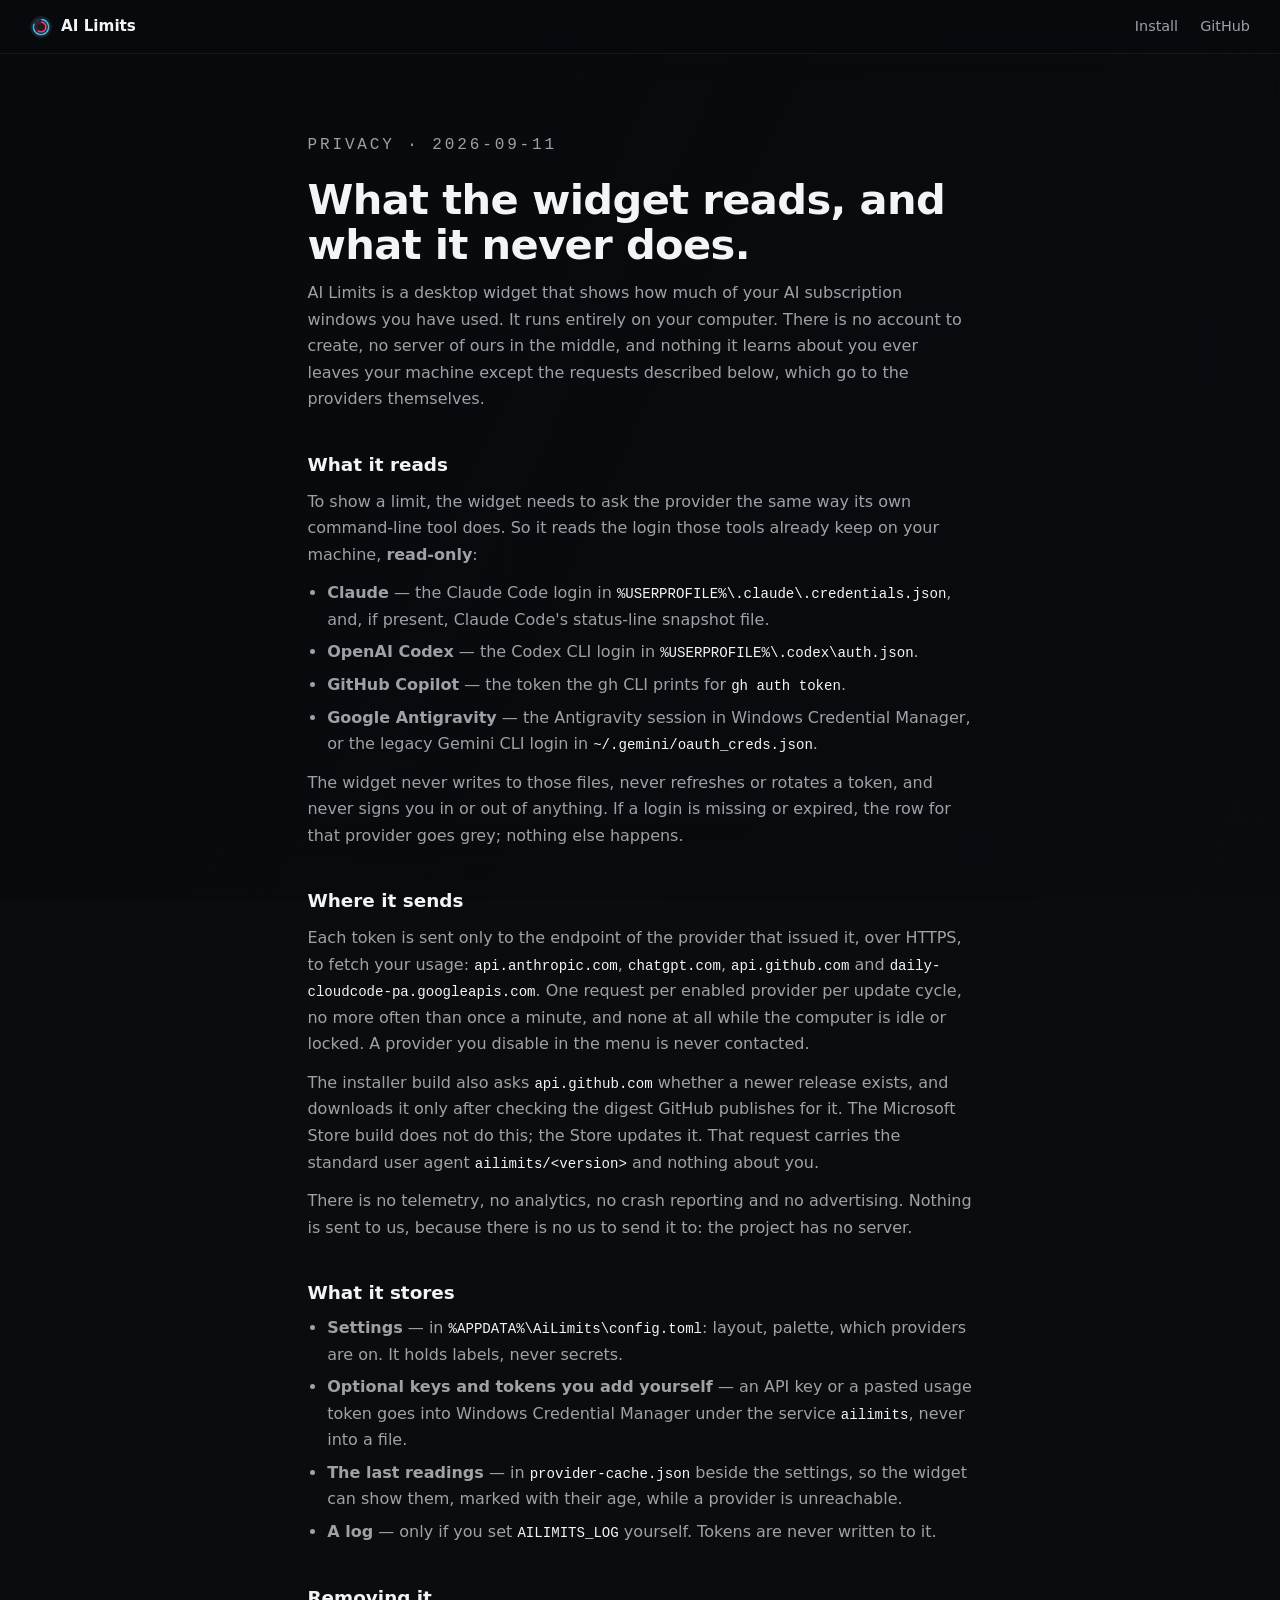
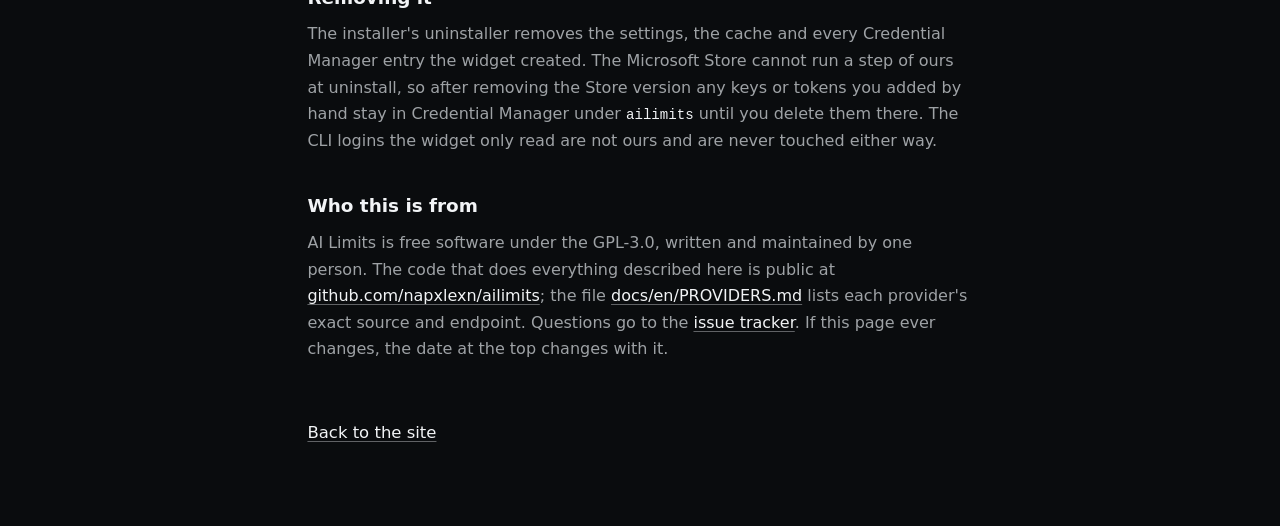
==== commit ca3bed67: "docs: use QuotaBar site URLs" ====
--- a/site/privacy.html
+++ b/site/privacy.html
@@ -3,84 +3,111 @@
 <head>
 <meta charset="utf-8">
 <meta name="viewport" content="width=device-width, initial-scale=1">
-<title>QuotaBar – Privacy</title>
-<meta name="description" content="What QuotaBar reads, where requests go, and how account-isolated quota history and optional local Codex App Server reads work.">
+<title>AI Limits – Privacy</title>
+<meta name="description" content="What the AI Limits widget reads, where it sends it, what it stores, and what it never does. Plainly, as the code does it.">
 <link rel="canonical" href="https://study-233.github.io/ailimits/privacy.html">
 <link rel="icon" type="image/png" href="./media/favicon.png">
 <meta name="theme-color" content="#0a0c0e">
 <link rel="stylesheet" href="./site.css">
+<style>
+/* A reading page on the same glass as the landing. The landing's own
+   styles carry the world and the sheet; this only lays out prose. */
+.doc { position: relative; z-index: 3; max-width: 44em; margin: 0 auto; padding: 120px 30px 80px; }
+.doc h1 { font: 700 clamp(1.9rem, 4vw, 2.6rem)/1.1 var(--font-display); color: var(--ink); letter-spacing: -0.015em; }
+.doc h2 { font: 600 1.15rem/1.3 var(--font-display); color: var(--ink); margin: 40px 0 10px; }
+.doc p, .doc li { font-size: 1.0rem; line-height: 1.66; color: var(--ink-2); }
+.doc p { margin: 12px 0; }
+.doc ul { margin: 10px 0 10px 1.2em; }
+.doc li { margin: 6px 0; }
+.doc code { font-family: var(--mono); font-size: 0.88em; color: var(--ink); }
+.doc .hud { margin-bottom: 18px; }
+.doc .back { display: inline-block; margin-top: 44px; }
+@media (max-width: 560px) { .doc { padding: 96px 18px 60px; } }
+</style>
 </head>
-<body class="quotabar-site">
+<body>
+
 <header class="top" aria-label="Site header">
-  <a class="brand" href="./"><img src="./media/favicon.png" alt="" width="22" height="22">QuotaBar</a>
-  <nav class="top-links" aria-label="Main navigation">
-    <a href="./#install">Install</a><a href="https://github.com/study-233/ailimits">GitHub</a>
+  <a class="brand" href="./"><img src="./media/favicon.png" alt="" width="22" height="22">AI&nbsp;Limits</a>
+  <nav class="top-links">
+    <a href="./#install">Install</a>
+    <a href="https://github.com/napxlexn/ailimits">GitHub</a>
   </nav>
 </header>
-<div class="world" aria-hidden="true"><div class="wall"></div></div>
+
+<div class="world" aria-hidden="true">
+  <div class="wall"></div>
+</div>
 <div class="sheet" aria-hidden="true"></div>
+
 <main class="doc">
-  <p class="hud">PRIVACY · 2026-09-19</p>
-  <h1>What QuotaBar reads and stores.</h1>
-  <p>QuotaBar is a native Windows 11 app for viewing remaining Codex quota on your taskbar.
-  It runs on your computer, with no QuotaBar account or intermediary server. Network access is used
-  for provider data and release updates, as described below.</p>
-  <h2>Authentication and base quota</h2>
-  <p>Base quota reads reuse existing credentials without refreshing or rotating CLI tokens.
-  Sources depend on the enabled provider:</p>
+  <p class="hud">PRIVACY · 2026-09-11</p>
+  <h1>What the widget reads, and what it never does.</h1>
+
+  <p>AI Limits is a desktop widget that shows how much of your AI subscription
+  windows you have used. It runs entirely on your computer. There is no account
+  to create, no server of ours in the middle, and nothing it learns about you
+  ever leaves your machine except the requests described below, which go to the
+  providers themselves.</p>
+
+  <h2>What it reads</h2>
+  <p>To show a limit, the widget needs to ask the provider the same way its own
+  command-line tool does. So it reads the login those tools already keep on your
+  machine, <strong>read-only</strong>:</p>
   <ul>
-    <li><strong>Codex</strong> — the official CLI login in <code>auth.json</code> under <code>CODEX_HOME</code>, or <code>%USERPROFILE%\.codex</code> by default.</li>
-    <li><strong>Claude</strong> — the Claude Code login in <code>%USERPROFILE%\.claude\.credentials.json</code>, and an available status-line snapshot.</li>
-    <li><strong>Copilot</strong> — the token returned by <code>gh auth token</code>.</li>
-    <li><strong>Antigravity</strong> — its session in Windows Credential Manager or a supported legacy Gemini CLI login.</li>
+    <li><strong>Claude</strong> — the Claude Code login in <code>%USERPROFILE%\.claude\.credentials.json</code>, and, if present, Claude Code's status-line snapshot file.</li>
+    <li><strong>OpenAI Codex</strong> — the Codex CLI login in <code>%USERPROFILE%\.codex\auth.json</code>.</li>
+    <li><strong>GitHub Copilot</strong> — the token the gh CLI prints for <code>gh auth token</code>.</li>
+    <li><strong>Google Antigravity</strong> — the Antigravity session in Windows Credential Manager, or the legacy Gemini CLI login in <code>~/.gemini/oauth_creds.json</code>.</li>
   </ul>
-  <p>Missing or expired authentication is shown as unavailable. Manually entered keys or usage tokens
-  are stored in Windows Credential Manager, not in the settings file.</p>
-  <h2>Optional local Codex App Server</h2>
-  <p>Enabled reset-opportunity and daily Token modules read through the installed official Codex App Server.
-  QuotaBar checks the account identity before and after the read and does not combine data for an unconfirmed account.
-  Opening the panel refreshes enabled extension modules when their cache is older than five minutes;
-  manual refresh also updates them.</p>
-  <p>The official CLI manages its own authentication during these reads, so its behavior is separate from
-  QuotaBar’s read-only base quota requests. QuotaBar does not request login, logout, model turns or consumption
-  of reset opportunities. The helper exits after reading; a 25-second deadline and Windows job object clean up its process tree.</p>
-  <h2>Where requests go</h2>
-  <p>Base provider requests go over HTTPS to the provider endpoints:
-  <code>api.anthropic.com</code>, <code>chatgpt.com</code>, <code>api.github.com</code> and
-  <code>daily-cloudcode-pa.googleapis.com</code>. Only enabled providers are polled.
-  Optional Codex App Server reads use the official CLI’s service connections.
-  Windows static-proxy settings or the selected direct-connection setting govern QuotaBar’s requests.</p>
-  <p>When automatic updates are enabled in an installed copy, QuotaBar checks GitHub for
-  <a href="https://github.com/study-233/ailimits/releases">study-233/ailimits releases</a> and verifies downloaded updates.
-  Portable copies update manually. This distribution is not published to Microsoft Store or package managers.</p>
-  <p>QuotaBar does not send analytics, crash reports or advertising data to a project server.</p>
-  <h2>What stays on your computer</h2>
+  <p>The widget never writes to those files, never refreshes or rotates a token,
+  and never signs you in or out of anything. If a login is missing or expired,
+  the row for that provider goes grey; nothing else happens.</p>
+
+  <h2>Where it sends</h2>
+  <p>Each token is sent only to the endpoint of the provider that issued it, over
+  HTTPS, to fetch your usage: <code>api.anthropic.com</code>,
+  <code>chatgpt.com</code>, <code>api.github.com</code> and
+  <code>daily-cloudcode-pa.googleapis.com</code>. One request per enabled provider
+  per update cycle, no more often than once a minute, and none at all while the
+  computer is idle or locked. A provider you disable in the menu is never
+  contacted.</p>
+  <p>The installer build also asks <code>api.github.com</code> whether a newer
+  release exists, and downloads it only after checking the digest GitHub
+  publishes for it. The Microsoft Store build does not do this; the Store
+  updates it. That request carries the standard user agent
+  <code>ailimits/&lt;version&gt;</code> and nothing about you.</p>
+  <p>There is no telemetry, no analytics, no crash reporting and no advertising.
+  Nothing is sent to us, because there is no us to send it to: the project has no
+  server.</p>
+
+  <h2>What it stores</h2>
   <ul>
-    <li><strong>Settings</strong> — <code>%APPDATA%\AiLimits\config.toml</code>, including appearance, provider selection and panel layout; no secrets.</li>
-    <li><strong>Last readings</strong> — <code>provider-cache.json</code> beside the settings, for displaying marked cached values when fresh readings are unavailable.</li>
-    <li><strong>Quota and Token history</strong> — <code>quota-history.json</code> beside the settings, retaining 30 days and separated by opaque SHA-256 account keys, without tokens or email addresses.
-    Quota observations record real local readings, including while the history module is hidden. Token buckets use service-provided dates; missing dates do not become zero.</li>
-    <li><strong>Legacy usage history</strong> — <code>history.jsonl</code> may also be present beside the settings for existing provider history.</li>
-    <li><strong>Optional secrets</strong> — Windows Credential Manager entries under the <code>ailimits</code> service.</li>
-    <li><strong>Diagnostic log</strong> — <code>ailimits.log</code> beside the settings when file logging is enabled with <code>AILIMITS_LOG</code> or <code>RUST_LOG</code>.</li>
+    <li><strong>Settings</strong> — in <code>%APPDATA%\AiLimits\config.toml</code>: layout, palette, which providers are on. It holds labels, never secrets.</li>
+    <li><strong>Optional keys and tokens you add yourself</strong> — an API key or a pasted usage token goes into Windows Credential Manager under the service <code>ailimits</code>, never into a file.</li>
+    <li><strong>The last readings</strong> — in <code>provider-cache.json</code> beside the settings, so the widget can show them, marked with their age, while a provider is unreachable.</li>
+    <li><strong>A log</strong> — only if you set <code>AILIMITS_LOG</code> yourself. Tokens are never written to it.</li>
   </ul>
-  <p>History does not backfill quota readings from before installation. Hiding a module does not delete its stored history.</p>
-  <p>The Diagnostics menu can copy a report at your request. It excludes tokens, emails, account identifiers, proxy addresses, local paths and raw error text. Reports are not uploaded automatically.</p>
-  <h2>Removing QuotaBar</h2>
-  <p>The installer’s uninstaller removes QuotaBar’s settings directory, cache, history and app-created
-  Credential Manager entries. For a portable copy, removing the extracted files does not remove
-  settings under <code>%APPDATA%\AiLimits</code> or manually stored credentials; remove those separately if desired.
-  Existing CLI logins are not owned by QuotaBar and are not deleted by its uninstaller.</p>
-  <h2>Source and attribution</h2>
-  <p>QuotaBar is independently maintained by study-233, based on
-  <a href="https://github.com/napxlexn/ailimits">AI Limits by napxlexn</a>.
-  Original code © 2026 napxlexn; modifications by study-233. It is licensed under
-  <a href="https://github.com/study-233/ailimits/blob/master/LICENSE">GPL-3.0-or-later</a>
-  and is not an official upstream or OpenAI product.</p>
-  <p>The <a href="https://github.com/study-233/ailimits">source</a>,
-  <a href="https://github.com/study-233/ailimits/blob/master/docs/en/CONFIG.md">configuration and data-storage documentation</a>
-  and <a href="https://github.com/study-233/ailimits/issues">issue tracker</a> are public.</p>
-  <a class="back" href="./">Back to QuotaBar</a>
+
+  <h2>Removing it</h2>
+  <p>The installer's uninstaller removes the settings, the cache and every
+  Credential Manager entry the widget created. The Microsoft Store cannot run
+  a step of ours at uninstall, so after removing the Store version any keys or
+  tokens you added by hand stay in Credential Manager under <code>ailimits</code>
+  until you delete them there. The CLI logins the widget only read are not ours
+  and are never touched either way.</p>
+
+  <h2>Who this is from</h2>
+  <p>AI Limits is free software under the GPL-3.0, written and maintained by one
+  person. The code that does everything described here is public at
+  <a href="https://github.com/napxlexn/ailimits">github.com/napxlexn/ailimits</a>;
+  the file <a href="https://github.com/napxlexn/ailimits/blob/master/docs/en/PROVIDERS.md">docs/en/PROVIDERS.md</a>
+  lists each provider's exact source and endpoint. Questions go to the
+  <a href="https://github.com/napxlexn/ailimits/issues">issue tracker</a>.
+  If this page ever changes, the date at the top changes with it.</p>
+
+  <a class="back" href="./">Back to the site</a>
 </main>
+
 </body>
 </html>
